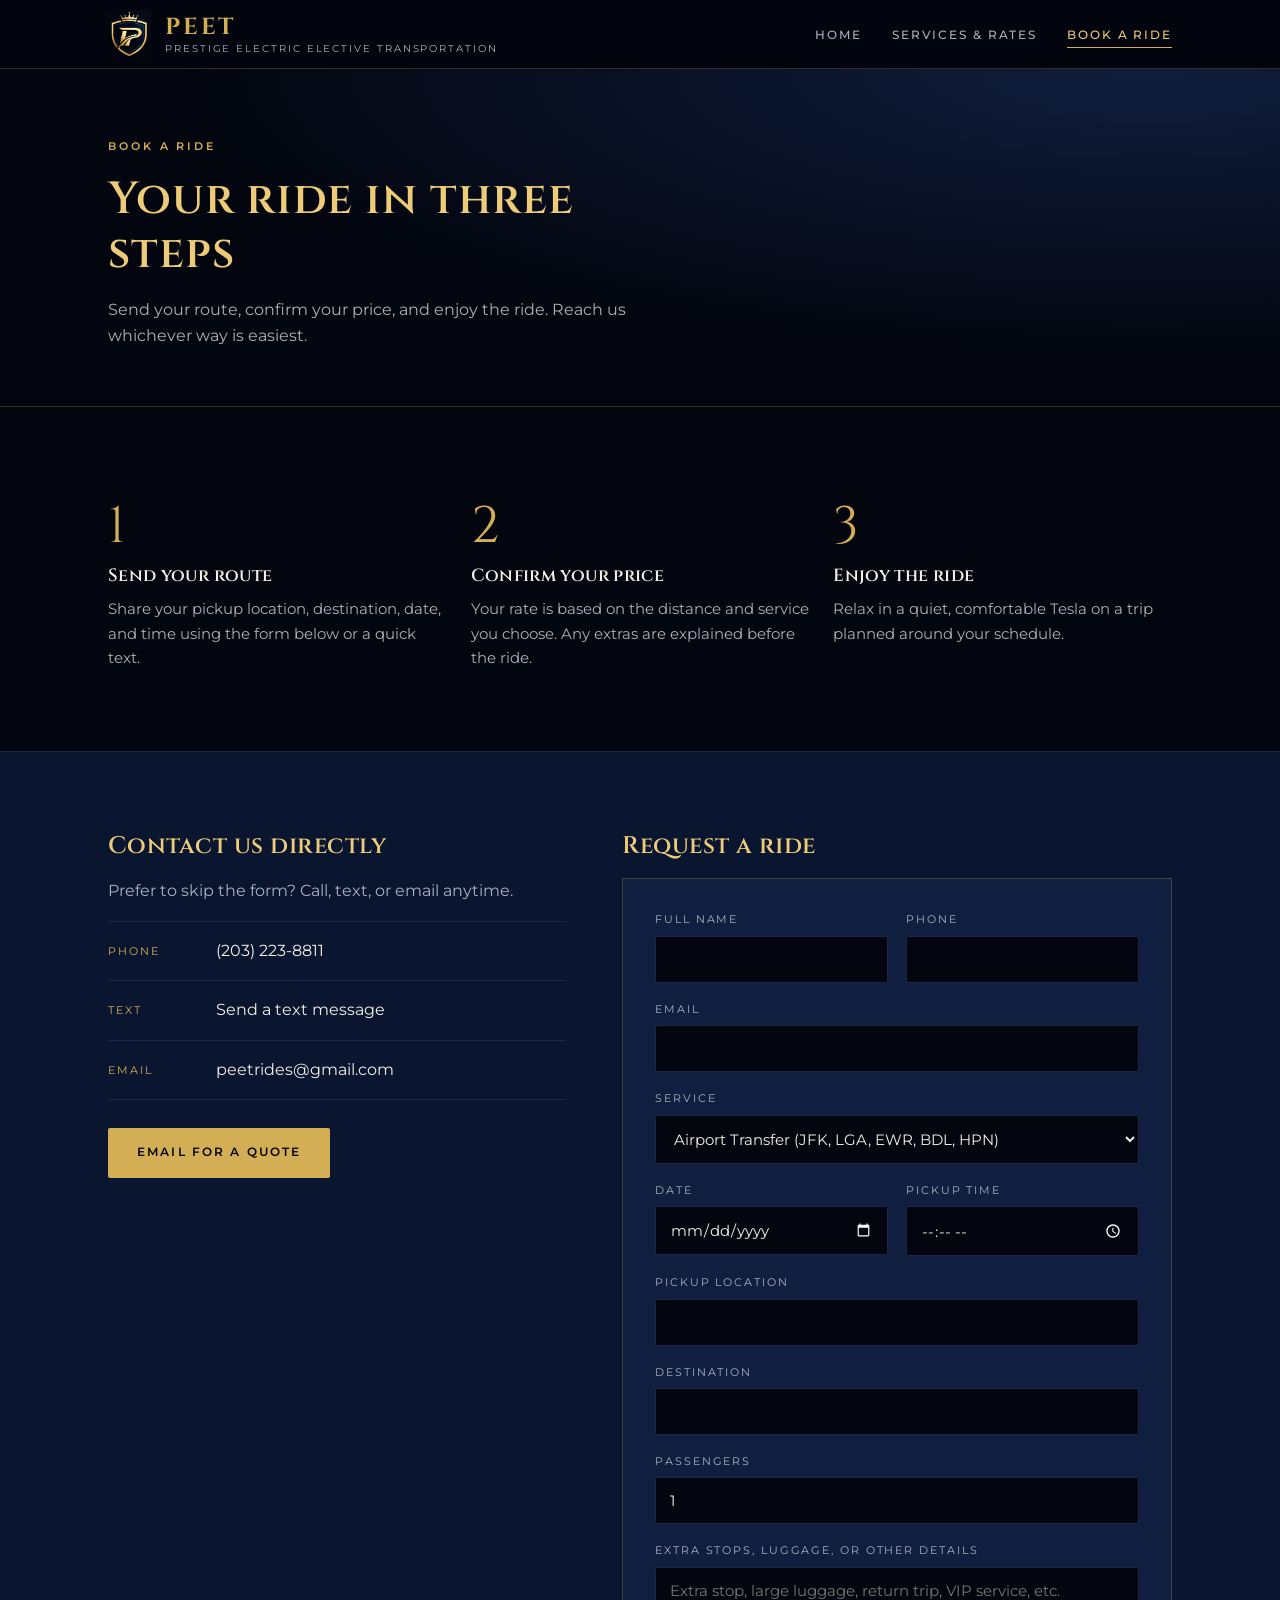
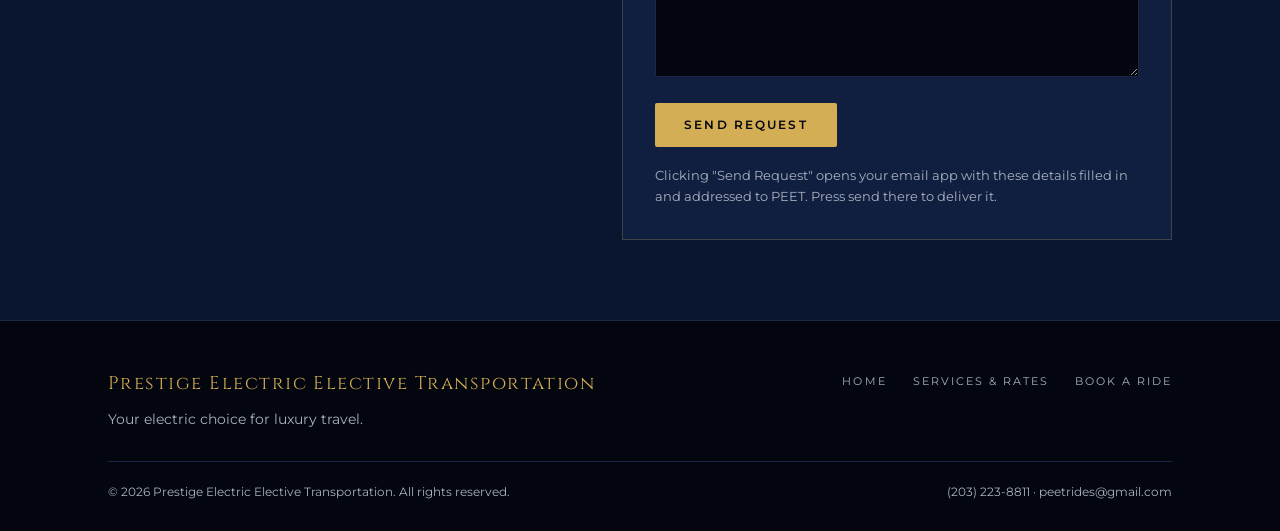
==== book.html @ e9ea8774 "Small favors" ====
<!DOCTYPE html>
<html lang="en">
<head>
<meta charset="UTF-8">
<meta name="viewport" content="width=device-width, initial-scale=1.0">
<title>Book a Ride | Prestige Electric Elective Transportation</title>
<meta name="description" content="Book a Tesla ride with Prestige Electric Elective Transportation by phone, text, email, or the online request form.">
<meta name="theme-color" content="#03060F">
<link rel="icon" type="image/png" href="images/favicon.png">
<link rel="stylesheet" href="styles.css">
</head>
<body>

<header class="site-header">
  <nav class="nav">
    <a href="index.html" class="brand">
      <img src="images/emblem.png" alt="PEET crest" height="48" width="43">
      <span class="brand-text">
        <span class="brand-name">PEET</span>
        <span class="brand-sub">Prestige Electric Elective Transportation</span>
      </span>
    </a>
    <button class="nav-toggle" aria-label="Toggle menu" aria-expanded="false">&#9776;</button>
    <ul class="nav-links">
      <li><a href="index.html">Home</a></li>
      <li><a href="services.html">Services &amp; Rates</a></li>
      <li><a href="book.html" class="active">Book a Ride</a></li>
    </ul>
  </nav>
</header>

<section class="page-header">
  <div class="wrap">
    <div class="eyebrow">Book a Ride</div>
    <h1>Your ride in three steps</h1>
    <p>Send your route, confirm your price, and enjoy the ride. Reach us whichever way is easiest.</p>
  </div>
</section>

<section class="section">
  <div class="wrap">
    <div class="card-grid steps">
      <div class="step">
        <h3>Send your route</h3>
        <p>Share your pickup location, destination, date, and time using the form below or a quick text.</p>
      </div>
      <div class="step">
        <h3>Confirm your price</h3>
        <p>Your rate is based on the distance and service you choose. Any extras are explained before the ride.</p>
      </div>
      <div class="step">
        <h3>Enjoy the ride</h3>
        <p>Relax in a quiet, comfortable Tesla on a trip planned around your schedule.</p>
      </div>
    </div>
  </div>
</section>

<section class="section section-alt">
  <div class="wrap contact-grid">
    <div>
      <h2 style="font-size:1.5rem; margin-bottom:18px;">Contact us directly</h2>
      <p style="color:var(--muted);">Prefer to skip the form? Call, text, or email anytime.</p>
      <ul class="info-list">
        <li><span class="label">Phone</span><a href="tel:+12032238811" data-contact="phone" data-show>(203) 223-8811</a></li>
        <li><span class="label">Text</span><a href="sms:+12032238811" data-contact="text">Send a text message</a></li>
        <li><span class="label">Email</span><a href="mailto:peetrides@gmail.com" data-contact="email" data-show>peetrides@gmail.com</a></li>
      </ul>
      <a href="mailto:peetrides@gmail.com?subject=Ride%20Request" data-contact="email" class="btn btn-primary">Email for a Quote</a>
    </div>

    <div>
      <h2 style="font-size:1.5rem; margin-bottom:18px;">Request a ride</h2>
      <form class="booking-form" id="booking-form">
        <div class="field">
          <label for="name">Full name</label>
          <input type="text" id="name" required>
        </div>
        <div class="field">
          <label for="phone">Phone</label>
          <input type="tel" id="phone" required>
        </div>
        <div class="field full">
          <label for="email">Email</label>
          <input type="email" id="email">
        </div>
        <div class="field full">
          <label for="service">Service</label>
          <select id="service">
            <option>Airport Transfer (JFK, LGA, EWR, BDL, HPN)</option>
            <option>Standard Ride</option>
            <option>Event Package (Wedding, Prom, VIP)</option>
            <option>Executive &amp; Business Travel</option>
            <option>Subscription Package</option>
            <option>Something else</option>
          </select>
        </div>
        <div class="field">
          <label for="date">Date</label>
          <input type="date" id="date" required>
        </div>
        <div class="field">
          <label for="time">Pickup time</label>
          <input type="time" id="time">
        </div>
        <div class="field full">
          <label for="pickup">Pickup location</label>
          <input type="text" id="pickup" required>
        </div>
        <div class="field full">
          <label for="dropoff">Destination</label>
          <input type="text" id="dropoff">
        </div>
        <div class="field full">
          <label for="passengers">Passengers</label>
          <input type="number" id="passengers" min="1" max="8" value="1">
        </div>
        <div class="field full">
          <label for="notes">Extra stops, luggage, or other details</label>
          <textarea id="notes" placeholder="Extra stop, large luggage, return trip, VIP service, etc."></textarea>
        </div>
        <div class="field full">
          <button type="submit" class="btn btn-primary">Send Request</button>
        </div>
        <p class="form-note">Clicking "Send Request" opens your email app with these details filled in and addressed to PEET. Press send there to deliver it.</p>
      </form>
    </div>
  </div>
</section>

<footer class="site-footer">
  <div class="wrap">
    <div class="footer-top">
      <div>
        <div class="footer-brand">Prestige Electric Elective Transportation</div>
        <p style="margin:0; max-width:36ch;">Your electric choice for luxury travel.</p>
      </div>
      <ul class="footer-links">
        <li><a href="index.html">Home</a></li>
        <li><a href="services.html">Services &amp; Rates</a></li>
        <li><a href="book.html">Book a Ride</a></li>
      </ul>
    </div>
    <div class="footer-bottom">
      <span>&copy; 2026 Prestige Electric Elective Transportation. All rights reserved.</span>
      <span><a href="tel:+12032238811" data-contact="phone" data-show>(203) 223-8811</a> &middot; <a href="mailto:peetrides@gmail.com" data-contact="email" data-show>peetrides@gmail.com</a></span>
    </div>
  </div>
</footer>

<script src="script.js"></script>
</body>
</html>
---- styles.css ----
@import url('https://fonts.googleapis.com/css2?family=Cinzel:wght@500;600;700&family=Montserrat:wght@400;500;600&display=swap');

/* Colors sampled from the PEET logo and rate sheets */
:root {
  --bg: #03060F;
  --navy: #0A1530;
  --navy-2: #101F40;
  --gold: #D4AE55;
  --gold-hi: #EDCB78;
  --gold-lo: #A9802F;
  --text: #F3EFE4;
  --muted: #AAB0BF;
  --line: rgba(212, 174, 85, 0.24);
  --line-soft: #1A2745;
  --font-head: 'Cinzel', Georgia, serif;
  --font-body: 'Montserrat', 'Segoe UI', sans-serif;
  --max: 1120px;
}

* { box-sizing: border-box; }
html { scroll-behavior: smooth; }

body {
  margin: 0;
  background: var(--bg);
  color: var(--text);
  font-family: var(--font-body);
  line-height: 1.65;
}

img { max-width: 100%; display: block; }
a { color: inherit; }
p { margin: 0 0 1em; }
h1, h2, h3 { font-family: var(--font-head); font-weight: 600; line-height: 1.2; margin: 0; letter-spacing: 0.02em; }

.wrap { max-width: var(--max); margin: 0 auto; padding: 0 28px; }

/* ---------- Header ---------- */
.site-header {
  position: sticky; top: 0; z-index: 50;
  background: rgba(3, 6, 15, 0.94);
  backdrop-filter: blur(6px);
  border-bottom: 1px solid var(--line);
}
.nav {
  max-width: var(--max); margin: 0 auto; padding: 10px 28px;
  display: flex; align-items: center; justify-content: space-between; gap: 20px;
}
.brand { text-decoration: none; display: flex; align-items: center; gap: 14px; }
.brand img { height: 48px; width: auto; }
.brand-text { display: flex; flex-direction: column; line-height: 1.15; }
.brand-name { font-family: var(--font-head); font-size: 1.45rem; font-weight: 700; color: var(--gold); letter-spacing: 0.12em; }
.brand-sub { font-size: 0.6rem; letter-spacing: 0.2em; text-transform: uppercase; color: var(--muted); margin-top: 3px; }

.nav-links { display: flex; gap: 30px; list-style: none; margin: 0; padding: 0; }
.nav-links a {
  text-decoration: none; color: var(--muted); font-size: 0.74rem; font-weight: 500;
  letter-spacing: 0.16em; text-transform: uppercase; padding-bottom: 5px;
  border-bottom: 1px solid transparent; transition: color .15s, border-color .15s;
}
.nav-links a:hover, .nav-links a.active { color: var(--gold-hi); border-bottom-color: var(--gold); }

.nav-toggle {
  display: none; background: none; border: 1px solid var(--line); color: var(--gold);
  border-radius: 3px; padding: 8px 11px; font-size: 1.1rem; cursor: pointer;
}

@media (max-width: 780px) {
  .nav-toggle { display: block; }
  .brand-sub { display: none; }
  .nav-links {
    position: absolute; top: 100%; left: 0; right: 0; background: var(--bg);
    flex-direction: column; gap: 0; max-height: 0; overflow: hidden;
    transition: max-height .25s ease; border-bottom: 1px solid var(--line);
  }
  .nav-links.open { max-height: 320px; }
  .nav-links a { display: block; padding: 16px 28px; border-bottom: none; border-left: 2px solid transparent; }
  .nav-links a:hover, .nav-links a.active { border-left-color: var(--gold); }
}

/* ---------- Buttons ---------- */
.btn {
  display: inline-block; padding: 14px 28px; border-radius: 2px; text-decoration: none;
  font-weight: 600; font-size: 0.74rem; letter-spacing: 0.18em; text-transform: uppercase;
  border: 1px solid transparent; cursor: pointer; font-family: var(--font-body);
  transition: background .15s, color .15s, border-color .15s;
}
.btn-primary { background: var(--gold); color: var(--bg); }
.btn-primary:hover { background: var(--gold-hi); }
.btn-outline { border-color: var(--gold); color: var(--gold); background: transparent; }
.btn-outline:hover { background: var(--gold); color: var(--bg); }
.btn-row { display: flex; gap: 14px; flex-wrap: wrap; }

/* ---------- Hero ---------- */
.hero { position: relative; overflow: hidden; border-bottom: 1px solid var(--line); }
.hero::before {
  content: ""; position: absolute; inset: 0;
  background: radial-gradient(ellipse at 10% 0%, rgba(212, 174, 85, 0.07), transparent 50%);
  pointer-events: none;
}
.hero-inner {
  position: relative; max-width: var(--max); margin: 0 auto; padding: 72px 28px 64px;
  display: grid; grid-template-columns: 1fr 1.05fr; gap: 40px; align-items: center;
}
.eyebrow { color: var(--gold); font-size: 0.7rem; font-weight: 600; letter-spacing: 0.26em; text-transform: uppercase; margin-bottom: 18px; }
.hero h1 { font-size: clamp(2rem, 4.2vw, 3.1rem); margin-bottom: 22px; color: var(--gold-hi); }
.lead { font-size: 1.02rem; color: var(--muted); max-width: 46ch; margin-bottom: 32px; }

/* Logo image fades into the page so its dark background has no visible edge */
.hero-logo img {
  width: 100%; height: auto;
  mix-blend-mode: lighten;
  -webkit-mask-image: linear-gradient(to right, transparent, #000 12%, #000 88%, transparent), linear-gradient(to bottom, transparent, #000 9%, #000 91%, transparent);
  -webkit-mask-composite: source-in;
  mask-image: linear-gradient(to right, transparent, #000 12%, #000 88%, transparent), linear-gradient(to bottom, transparent, #000 9%, #000 91%, transparent);
  mask-composite: intersect;
}
@media (max-width: 860px) {
  .hero-inner { grid-template-columns: 1fr; padding: 48px 28px 40px; gap: 24px; }
  .hero-logo { order: -1; max-width: 420px; margin: 0 auto; }
}

/* ---------- Price strip ---------- */
.price-strip { background: var(--navy); border-bottom: 1px solid var(--line); }
.price-strip .wrap { display: grid; grid-template-columns: repeat(4, 1fr); }
.price-item { padding: 26px 20px; text-align: center; border-left: 1px solid var(--line-soft); }
.price-item:first-child { border-left: none; }
.price-item .from { font-size: 0.62rem; letter-spacing: 0.22em; text-transform: uppercase; color: var(--muted); }
.price-item .amt { font-family: var(--font-head); font-size: 1.9rem; color: var(--gold-hi); line-height: 1.2; margin: 2px 0; }
.price-item .what { font-size: 0.74rem; letter-spacing: 0.12em; text-transform: uppercase; color: var(--text); }
@media (max-width: 760px) {
  .price-strip .wrap { grid-template-columns: 1fr 1fr; }
  .price-item:nth-child(3) { border-left: none; }
  .price-item:nth-child(n+3) { border-top: 1px solid var(--line-soft); }
}

/* ---------- Photo spots ---------- */
.photo {
  position: relative; border: 1px solid var(--line); background: var(--navy);
  display: flex; align-items: center; justify-content: center; text-align: center;
  color: var(--muted); font-size: 0.8rem; padding: 20px; min-height: 300px; overflow: hidden;
  background-image: repeating-linear-gradient(135deg, rgba(212,174,85,0.06) 0 2px, transparent 2px 16px);
}
.photo strong { display: block; color: var(--gold); font-family: var(--font-head); font-size: 1rem; margin-bottom: 4px; }
.photo img { position: absolute; inset: 0; width: 100%; height: 100%; object-fit: cover; }
.photo::after { content: ""; position: absolute; inset: 10px; border: 1px solid rgba(212,174,85,0.35); pointer-events: none; }

/* ---------- Sections ---------- */
.section { padding: 80px 0; border-bottom: 1px solid var(--line-soft); }
.section-alt { background: var(--navy); }
.section-head { max-width: 640px; margin-bottom: 44px; }
.section-head h2 { font-size: clamp(1.5rem, 3vw, 2.1rem); margin-bottom: 14px; color: var(--gold-hi); }
.section-head p { color: var(--muted); margin: 0; }
.center { text-align: center; margin-left: auto; margin-right: auto; }

.split { display: grid; grid-template-columns: 1fr 1fr; gap: 56px; align-items: center; }
.split.top { align-items: start; }
@media (max-width: 860px) { .split { grid-template-columns: 1fr; gap: 32px; } }

.split h2 { font-size: clamp(1.5rem, 3vw, 2.1rem); margin-bottom: 18px; color: var(--gold-hi); }
.split p { color: var(--muted); }

.pill-list { display: flex; gap: 10px; flex-wrap: wrap; margin-top: 8px; }
.pill { border: 1px solid var(--gold); color: var(--gold); font-size: 0.66rem; letter-spacing: 0.18em; text-transform: uppercase; padding: 7px 14px; border-radius: 99px; }

/* ---------- Cards ---------- */
.card-grid { display: grid; grid-template-columns: repeat(3, 1fr); gap: 24px; }
@media (max-width: 900px) { .card-grid { grid-template-columns: 1fr; } }

.card { background: var(--navy-2); border: 1px solid var(--line); padding: 32px 28px; position: relative; }
.section-alt .card { background: var(--bg); }
.card::before { content: ""; position: absolute; top: 0; left: 0; width: 44px; height: 2px; background: var(--gold); }
.card h3 { font-size: 1.1rem; margin-bottom: 12px; color: var(--gold-hi); }
.card p { color: var(--muted); font-size: 0.93rem; margin: 0; }
.card .icon { width: 36px; height: 36px; color: var(--gold); margin-bottom: 18px; }

.steps { counter-reset: step; }
.step { position: relative; padding-top: 14px; }
.step::before {
  counter-increment: step; content: counter(step);
  font-family: var(--font-head); font-size: 3.2rem; color: var(--gold);
  display: block; line-height: 1; margin-bottom: 14px;
}
.step h3 { font-size: 1.1rem; margin-bottom: 10px; color: var(--text); }
.step p { color: var(--muted); margin: 0; font-size: 0.93rem; }

/* ---------- Rate cards ---------- */
.rates-grid { display: grid; grid-template-columns: 1fr 1fr; gap: 24px; }
@media (max-width: 860px) { .rates-grid { grid-template-columns: 1fr; } }

.rate-card { background: var(--navy-2); border: 1px solid var(--line); padding: 30px 28px 26px; position: relative; }
.rate-card::before { content: ""; position: absolute; top: 0; left: 0; width: 44px; height: 2px; background: var(--gold); }
.rate-card h3 { font-size: 1.05rem; color: var(--gold-hi); letter-spacing: 0.08em; margin-bottom: 8px; }
.rate-card .rate-sub { font-size: 0.82rem; color: var(--muted); margin: 0 0 12px; }
.rate-row { display: flex; justify-content: space-between; align-items: baseline; gap: 16px; padding: 13px 0; border-top: 1px solid var(--line-soft); }
.rate-row .what { color: var(--text); font-size: 0.95rem; }
.rate-row .what small { display: block; color: var(--muted); font-size: 0.78rem; margin-top: 1px; }
.rate-row .price { font-family: var(--font-head); font-weight: 600; font-size: 1.15rem; color: var(--gold-hi); white-space: nowrap; }
.rate-note { font-size: 0.8rem; color: var(--muted); margin: 14px 0 0; padding-top: 14px; border-top: 1px solid var(--line-soft); }

/* ---------- Add-ons ---------- */
.extras { display: grid; grid-template-columns: 1fr 1fr; gap: 20px; }
@media (max-width: 700px) { .extras { grid-template-columns: 1fr; } }
.extra { border: 1px solid var(--line); background: var(--bg); padding: 24px; display: flex; justify-content: space-between; gap: 18px; align-items: baseline; }
.extra h3 { font-size: 1rem; margin-bottom: 6px; color: var(--text); }
.extra p { color: var(--muted); font-size: 0.88rem; margin: 0; }
.extra .price { font-family: var(--font-head); font-size: 1.2rem; font-weight: 600; color: var(--gold-hi); white-space: nowrap; }

/* ---------- Page header ---------- */
.page-header { padding: 68px 0 56px; border-bottom: 1px solid var(--line); position: relative; overflow: hidden; }
.page-header::before {
  content: ""; position: absolute; inset: 0;
  background: radial-gradient(ellipse at 90% 0%, rgba(16, 31, 64, 0.95), transparent 60%);
}
.page-header .wrap { position: relative; }
.page-header h1 { font-size: clamp(1.9rem, 4.2vw, 2.8rem); max-width: 20ch; margin-bottom: 16px; color: var(--gold-hi); }
.page-header p { color: var(--muted); max-width: 54ch; margin: 0; font-size: 1rem; }

/* ---------- Contact / form ---------- */
.contact-grid { display: grid; grid-template-columns: 1fr 1.2fr; gap: 56px; }
@media (max-width: 860px) { .contact-grid { grid-template-columns: 1fr; gap: 40px; } }
.contact-grid h2 { color: var(--gold-hi); }

.info-list { list-style: none; padding: 0; margin: 0 0 28px; }
.info-list li { padding: 16px 0; border-top: 1px solid var(--line-soft); display: flex; gap: 16px; }
.info-list li:last-child { border-bottom: 1px solid var(--line-soft); }
.info-list .label { min-width: 92px; color: var(--gold); font-size: 0.66rem; letter-spacing: 0.2em; text-transform: uppercase; padding-top: 5px; }
.info-list a { text-decoration: none; }
.info-list a:hover { color: var(--gold-hi); }

form.booking-form { display: grid; grid-template-columns: 1fr 1fr; gap: 18px; background: var(--navy-2); border: 1px solid var(--line); padding: 32px; }
@media (max-width: 620px) { form.booking-form { grid-template-columns: 1fr; padding: 24px; } }
.field.full { grid-column: 1 / -1; }
.field label { display: block; font-size: 0.66rem; letter-spacing: 0.18em; text-transform: uppercase; color: var(--muted); margin-bottom: 7px; }
.field input, .field select, .field textarea {
  width: 100%; padding: 13px 14px; background: var(--bg); color: var(--text);
  border: 1px solid var(--line-soft); border-radius: 2px; font-family: var(--font-body); font-size: 0.95rem;
}
.field textarea { resize: vertical; min-height: 110px; }
.field input:focus, .field select:focus, .field textarea:focus { outline: 1px solid var(--gold); border-color: var(--gold); }
.field input[type="date"], .field input[type="time"] { color-scheme: dark; }
.form-note { grid-column: 1 / -1; font-size: 0.8rem; color: var(--muted); margin: 0; }

/* ---------- CTA band ---------- */
.cta-band { padding: 80px 0; text-align: center; background: var(--navy); border-bottom: 1px solid var(--line); }
.cta-band h2 { font-size: clamp(1.5rem, 3.2vw, 2.3rem); max-width: 22ch; margin: 0 auto 16px; color: var(--gold-hi); }
.cta-band p { color: var(--muted); max-width: 46ch; margin: 0 auto 30px; }
.cta-band .btn-row { justify-content: center; }

/* ---------- Footer ---------- */
.site-footer { padding: 48px 0 28px; color: var(--muted); font-size: 0.88rem; }
.footer-top { display: flex; justify-content: space-between; gap: 32px; flex-wrap: wrap; margin-bottom: 30px; }
.footer-brand { font-family: var(--font-head); font-size: 1.15rem; color: var(--gold); letter-spacing: 0.08em; margin-bottom: 8px; }
.footer-links { list-style: none; padding: 0; margin: 0; display: flex; gap: 26px; flex-wrap: wrap; align-items: flex-start; }
.footer-links a { text-decoration: none; font-size: 0.7rem; letter-spacing: 0.18em; text-transform: uppercase; }
.footer-links a:hover { color: var(--gold-hi); }
.footer-bottom { border-top: 1px solid var(--line-soft); padding-top: 20px; font-size: 0.78rem; display: flex; justify-content: space-between; flex-wrap: wrap; gap: 10px; }
.footer-bottom a { text-decoration: none; }
.footer-bottom a:hover { color: var(--gold-hi); }

a:focus-visible, button:focus-visible { outline: 2px solid var(--gold); outline-offset: 3px; }
@media (prefers-reduced-motion: reduce) { html { scroll-behavior: auto; } * { transition: none !important; } }
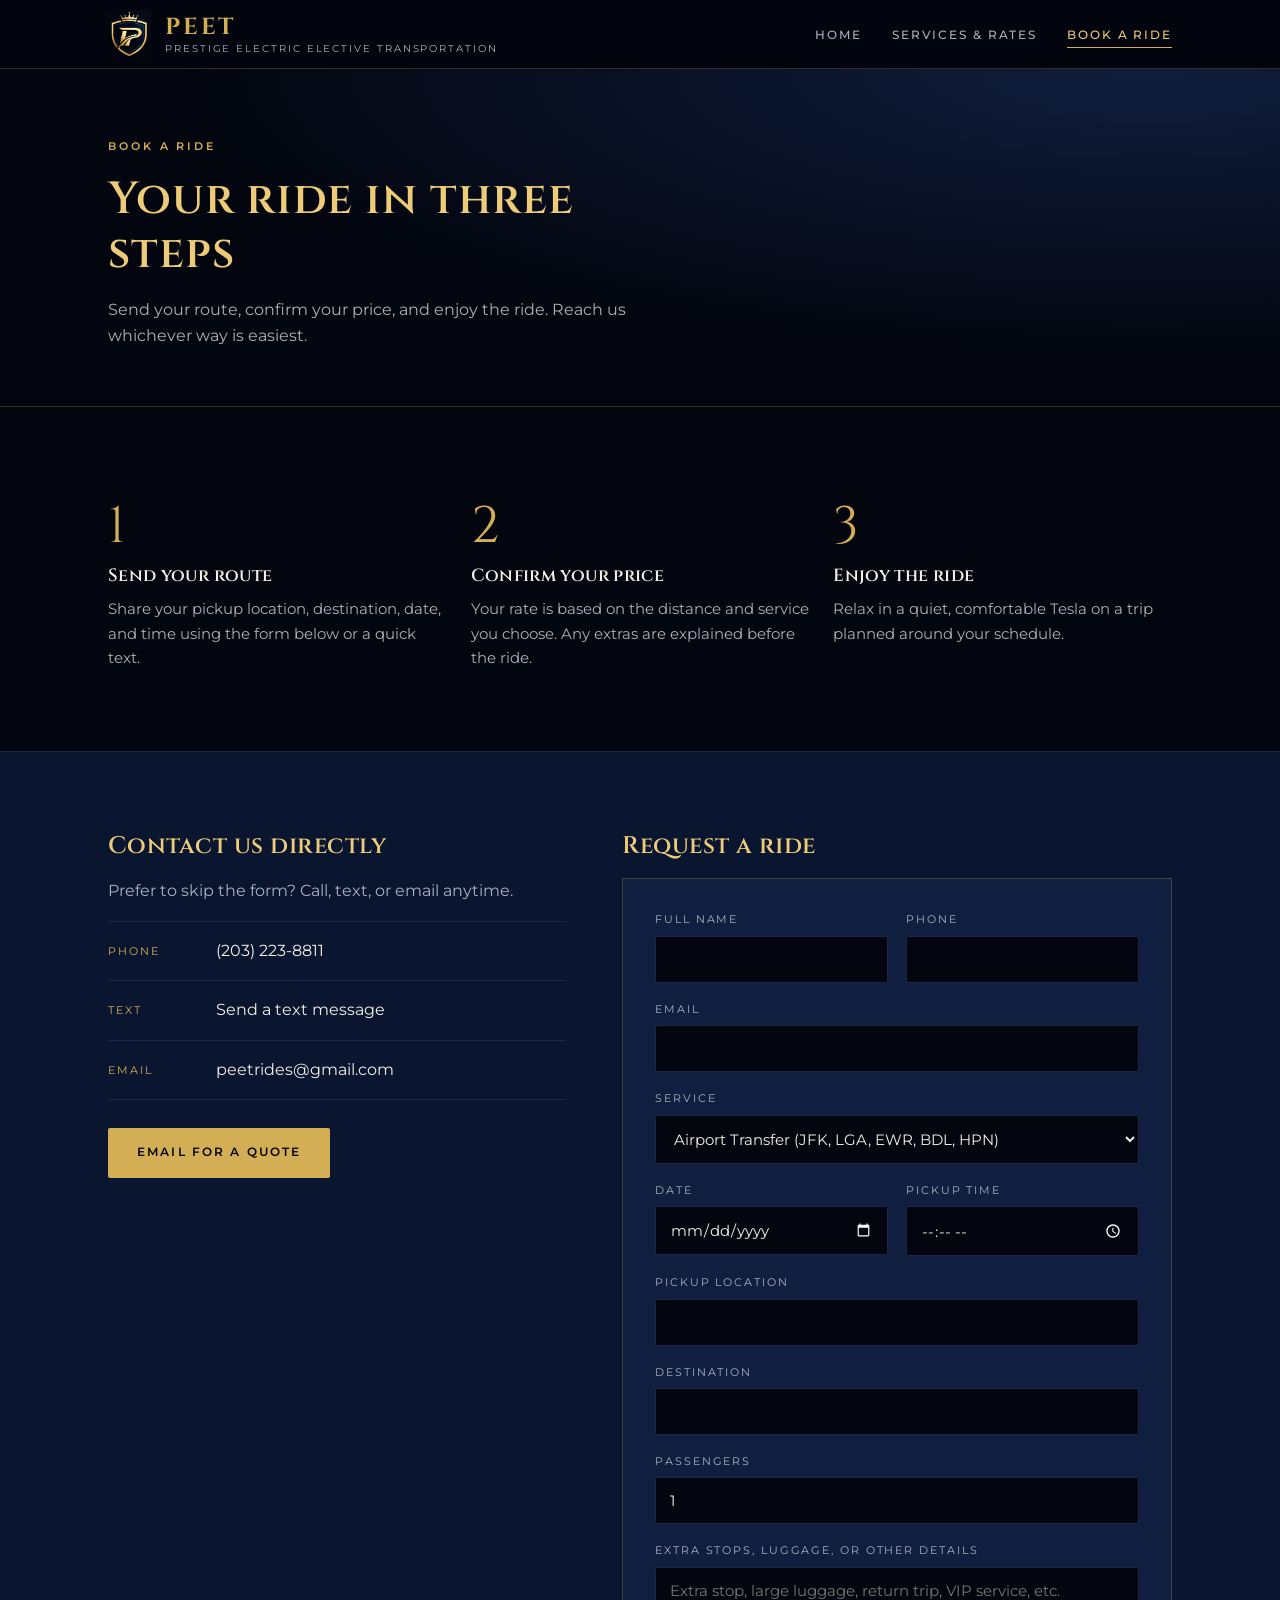
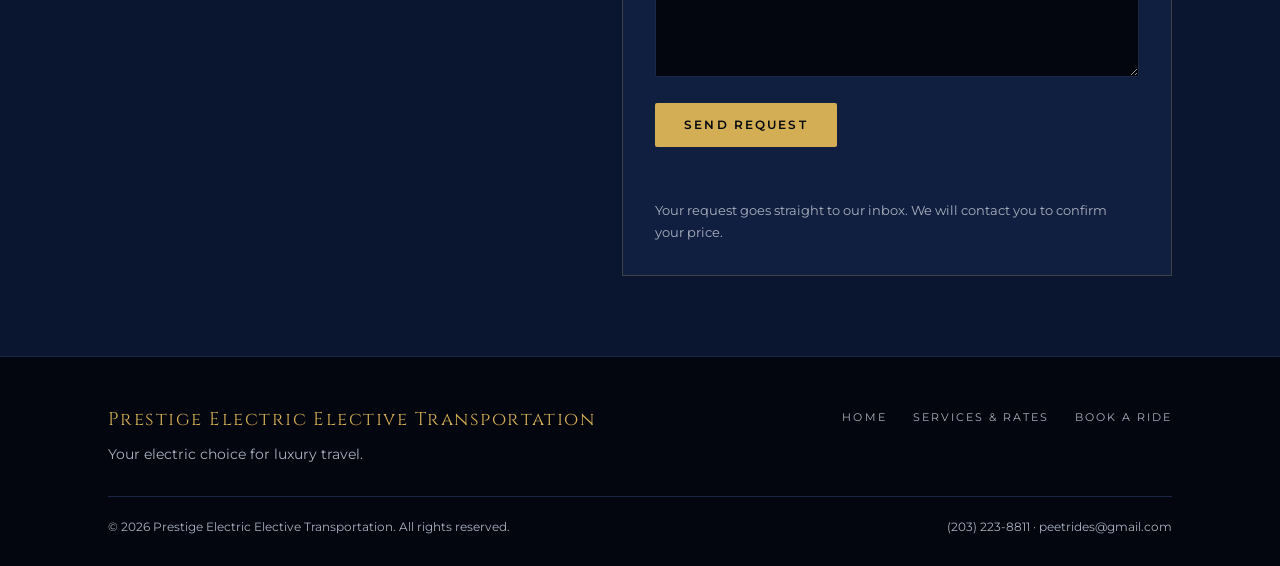
==== commit f3fabd22: "Email changes" ====
--- a/book.html
+++ b/book.html
@@ -72,6 +72,7 @@
     <div>
       <h2 style="font-size:1.5rem; margin-bottom:18px;">Request a ride</h2>
       <form class="booking-form" id="booking-form">
+        <input type="checkbox" id="botcheck" name="botcheck" style="display:none" tabindex="-1" autocomplete="off">
         <div class="field">
           <label for="name">Full name</label>
           <input type="text" id="name" required>
@@ -122,7 +123,8 @@
         <div class="field full">
           <button type="submit" class="btn btn-primary">Send Request</button>
         </div>
-        <p class="form-note">Clicking "Send Request" opens your email app with these details filled in and addressed to PEET. Press send there to deliver it.</p>
+        <p class="form-status" role="status" aria-live="polite"></p>
+        <p class="form-note">Your request goes straight to our inbox. We will contact you to confirm your price.</p>
       </form>
     </div>
   </div>
--- a/styles.css
+++ b/styles.css
@@ -260,3 +260,8 @@
 
 a:focus-visible, button:focus-visible { outline: 2px solid var(--gold); outline-offset: 3px; }
 @media (prefers-reduced-motion: reduce) { html { scroll-behavior: auto; } * { transition: none !important; } }
+
+/* ---------- Form status message ---------- */
+.form-status { grid-column: 1 / -1; margin: 0; font-size: 0.9rem; font-weight: 500; min-height: 1.2em; }
+.form-status.ok { color: var(--gold-hi, #EDCB78); }
+.form-status.err { color: #FF8A80; }
